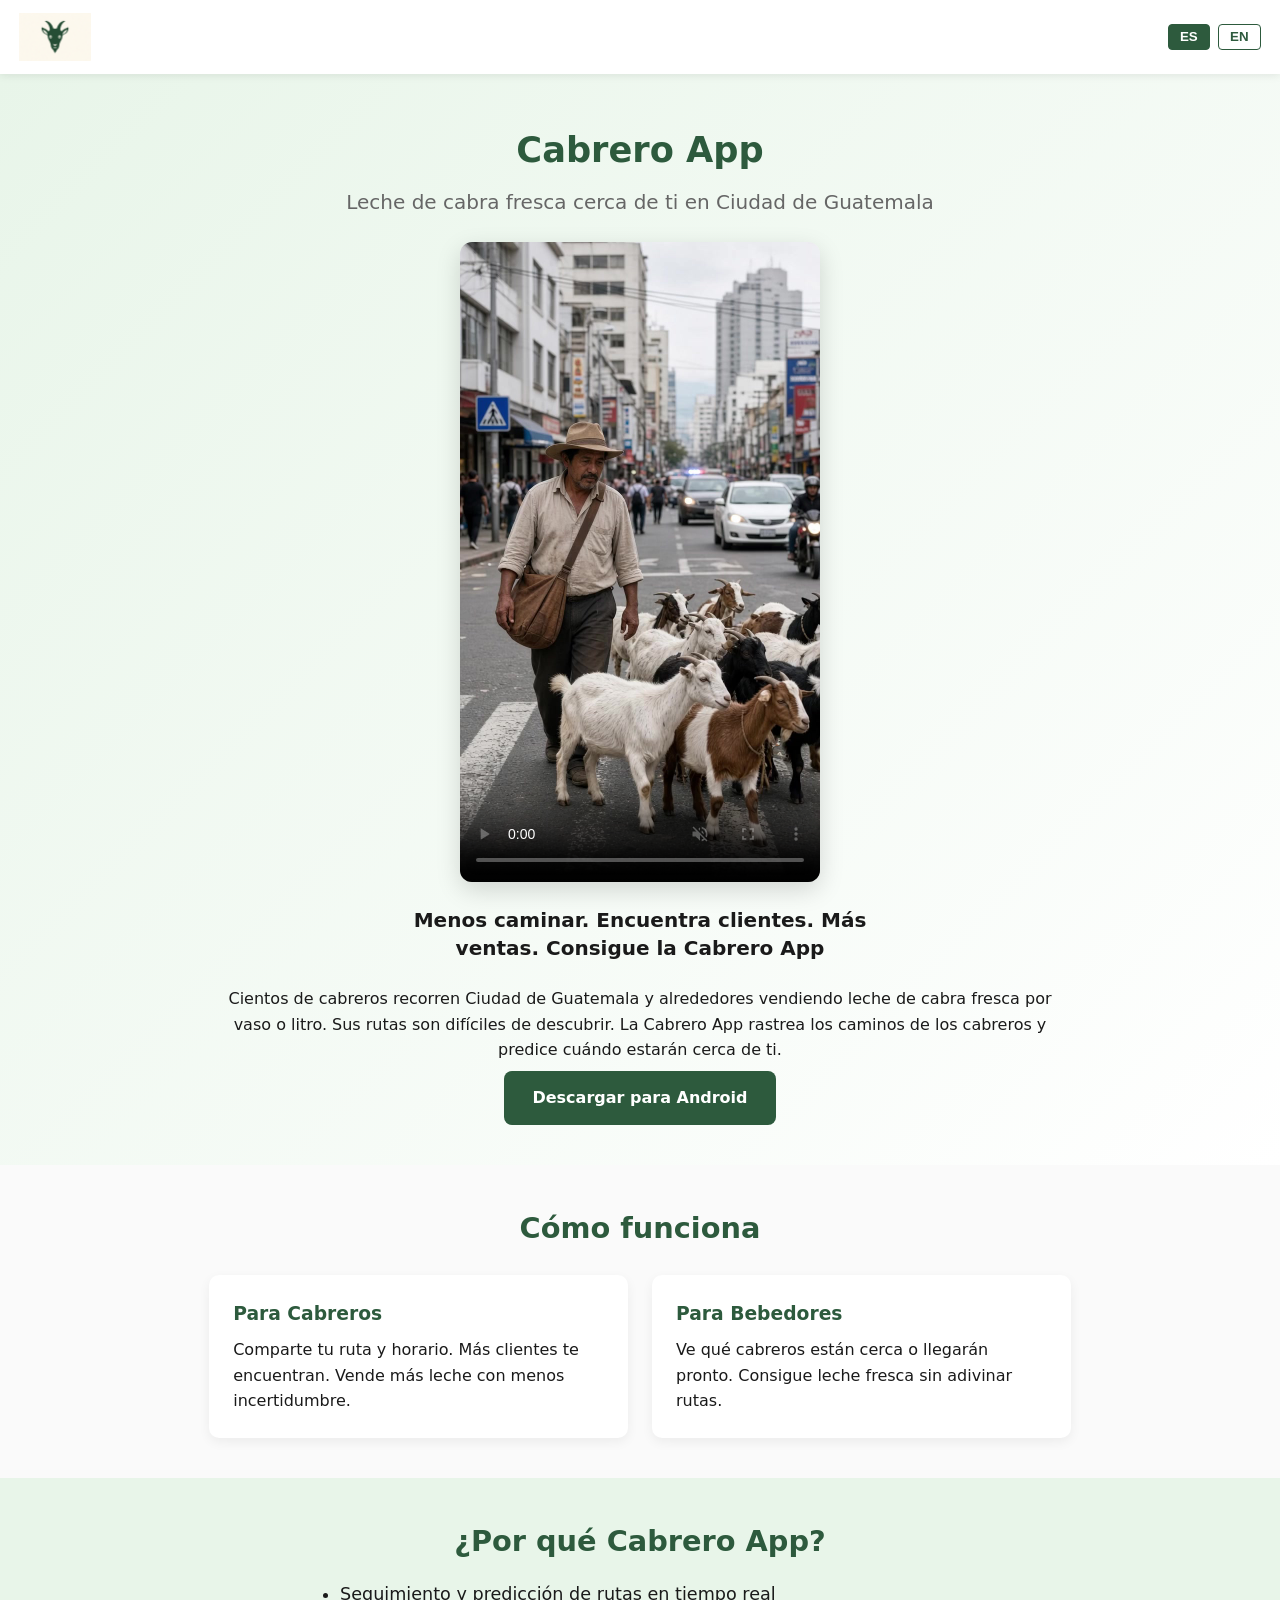
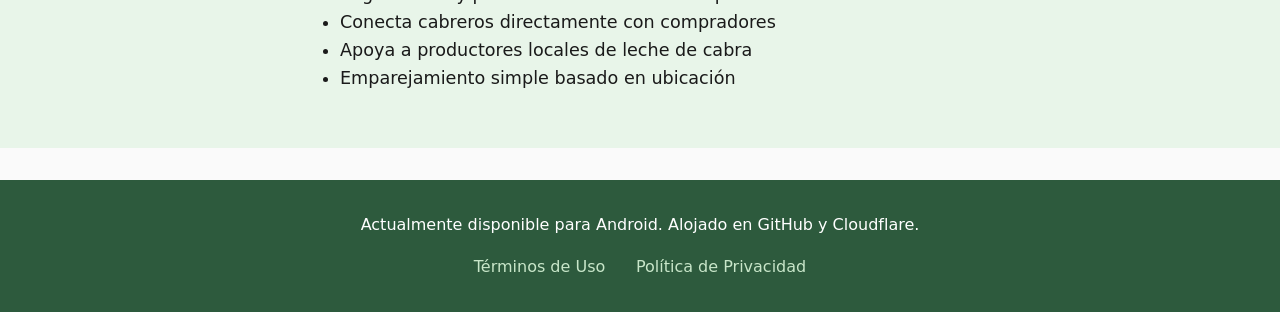
==== index.html @ ab3c39f4 "Fix translations again" ====
<!DOCTYPE html>
<html lang="es">
<head>
  <meta charset="UTF-8">
  <meta name="viewport" content="width=device-width, initial-scale=1.0">
  <title>Cabrero App – Leche de cabra fresca cerca de ti</title>
  <meta name="description" content="Conecta cabreros de leche de cabra con compradores en Ciudad de Guatemala. Rastrea rutas y predice cuándo un cabrero estará cerca.">
  <link rel="stylesheet" href="styles.css">
  <style>
    .hero-video {
      width: 100%;
      max-width: 360px;
      height: auto;
      aspect-ratio: 9 / 16;
      object-fit: cover;
      border-radius: 12px;
      margin: 1.5rem auto;
      display: block;
      box-shadow: 0 8px 24px rgba(0,0,0,0.15);
    }
    .hero-pitch {
      font-size: 1.25rem;
      font-weight: 600;
      text-align: center;
      margin: 1rem auto 1.5rem;
      max-width: 500px;
      line-height: 1.4;
    }
  </style>
</head>
<body>
  <header>
    <div class="header-inner">
      <img src="imagine_images/d5Y8Q.jpg" alt="Cabrero App" class="logo">
      <div class="lang-switch">
        <button data-lang="es" class="active">ES</button>
        <button data-lang="en">EN</button>
      </div>
    </div>
  </header>

  <section class="hero">
    <div class="container">
      <h1 data-i18n="title">Cabrero App</h1>
      <p class="subtitle" data-i18n="subtitle">Leche de cabra fresca cerca de ti en Ciudad de Guatemala</p>
      <video class="hero-video" autoplay muted loop playsinline controls poster="imagine_images/hero-poster.jpg" aria-label="Cabrero App pitch video">
        <source src="imagine_images/1kJhe.mp4" type="video/mp4">
        Tu navegador no soporta video.
      </video>
      <p class="hero-pitch" data-i18n="heroPitch">Menos caminar. Encuentra clientes. Más ventas. Consigue la Cabrero App</p>
      <p data-i18n="heroText">Cientos de cabreros recorren Ciudad de Guatemala y alrededores vendiendo leche de cabra fresca por vaso o litro. Sus rutas son difíciles de descubrir. La Cabrero App rastrea los caminos de los cabreros y predice cuándo estarán cerca de ti.</p>
      <a href="https://cabrero.cabrero.app" class="cta" data-i18n="ctaDownload" target="_blank" rel="noopener">Descargar para Android</a>
      <!-- Update the download link above to your actual APK or Cloudflare/GitHub release URL -->
    </div>
  </section>

  <section>
    <div class="container">
      <h2 data-i18n="howTitle">Cómo funciona</h2>
      <div class="cards">
        <div class="card">
          <h3 data-i18n="forCabreros">Para Cabreros</h3>
          <p data-i18n="forCabrerosText">Comparte tu ruta y horario. Más clientes te encuentran. Vende más leche con menos incertidumbre.</p>
        </div>
        <div class="card">
          <h3 data-i18n="forDrinkers">Para Bebedores</h3>
          <p data-i18n="forDrinkersText">Ve qué cabreros están cerca o llegarán pronto. Consigue leche fresca sin adivinar rutas.</p>
        </div>
      </div>
    </div>
  </section>

  <section style="background: var(--accent);">
    <div class="container">
      <h2 data-i18n="benefitsTitle">¿Por qué Cabrero App?</h2>
      <ul id="benefits-list" style="max-width: 600px; margin: 1rem auto; font-size: 1.1rem;">
        <li data-i18n="benefit1">Seguimiento y predicción de rutas en tiempo real</li>
        <li data-i18n="benefit2">Conecta cabreros directamente con compradores</li>
        <li data-i18n="benefit3">Apoya a productores locales de leche de cabra</li>
        <li data-i18n="benefit4">Emparejamiento simple basado en ubicación</li>
      </ul>
    </div>
  </section>

  <footer>
    <div class="container">
      <p data-i18n="footerNote">Actualmente disponible para Android. Alojado en GitHub y Cloudflare.</p>
      <p style="margin-top: 1rem;">
        <a href="terms.html" data-i18n="termsLink">Términos de Uso</a>
        <a href="privacy.html" data-i18n="privacyLink">Política de Privacidad</a>
      </p>
    </div>
  </footer>

  <script src="script.js?v=20261127b"></script>
</body>
</html>
---- styles.css ----
/* Cabrero App - Simple responsive styles */
:root {
  --primary: #2d5a3d;
  --primary-light: #4a7c59;
  --accent: #e8f5e9;
  --text: #1a1a1a;
  --bg: #fafafa;
  --white: #ffffff;
  --gray: #666;
}

* { box-sizing: border-box; margin: 0; padding: 0; }
body {
  font-family: system-ui, -apple-system, Segoe UI, Roboto, sans-serif;
  line-height: 1.6;
  color: var(--text);
  background: var(--bg);
}
.container { max-width: 900px; margin: 0 auto; padding: 0 1.2rem; }
header {
  background: var(--white);
  box-shadow: 0 2px 8px rgba(0,0,0,0.08);
  position: sticky; top: 0; z-index: 100;
}
.header-inner {
  display: flex; align-items: center; justify-content: space-between;
  padding: 0.8rem 1.2rem;
}
.logo { height: 48px; width: auto; }
.lang-switch { display: flex; gap: 0.5rem; }
.lang-switch button {
  background: transparent; border: 1px solid var(--primary);
  color: var(--primary); padding: 0.3rem 0.7rem; border-radius: 4px;
  cursor: pointer; font-weight: 600;
}
.lang-switch button.active { background: var(--primary); color: white; }
.hero {
  background: linear-gradient(135deg, var(--accent) 0%, #fff 100%);
  padding: 3rem 0 2rem;
  text-align: center;
}
.hero img.hero-img {
  max-width: 100%; height: auto; border-radius: 12px;
  box-shadow: 0 8px 24px rgba(0,0,0,0.12); margin: 1.5rem 0;
}
h1 { font-size: 2.2rem; color: var(--primary); margin-bottom: 0.5rem; }
.subtitle { font-size: 1.25rem; color: var(--gray); margin-bottom: 1rem; }
.cta {
  display: inline-block; background: var(--primary); color: white;
  padding: 0.9rem 1.8rem; border-radius: 8px; text-decoration: none;
  font-weight: 600; margin: 0.5rem; transition: background 0.2s;
}
.cta:hover { background: var(--primary-light); }
section { padding: 2.5rem 0; }
h2 { font-size: 1.8rem; color: var(--primary); margin-bottom: 1rem; text-align: center; }
.cards { display: grid; grid-template-columns: 1fr; gap: 1.5rem; margin-top: 1.5rem; }
@media (min-width: 640px) { .cards { grid-template-columns: 1fr 1fr; } }
.card {
  background: white; padding: 1.5rem; border-radius: 10px;
  box-shadow: 0 4px 12px rgba(0,0,0,0.06);
}
.card h3 { color: var(--primary); margin-bottom: 0.5rem; }
footer {
  background: var(--primary); color: white; text-align: center;
  padding: 2rem 1rem; margin-top: 2rem;
}
footer a { color: #c8e6c9; text-decoration: none; margin: 0 0.8rem; }
footer a:hover { text-decoration: underline; }
.legal { max-width: 800px; margin: 2rem auto; padding: 0 1.2rem; }
.legal h1 { font-size: 1.8rem; }
.legal h2 { font-size: 1.3rem; text-align: left; margin: 1.5rem 0 0.5rem; }
.legal p, .legal ul { margin-bottom: 1rem; }
.legal ul { padding-left: 1.5rem; }
.note { font-size: 0.9rem; color: var(--gray); margin-top: 2rem; }
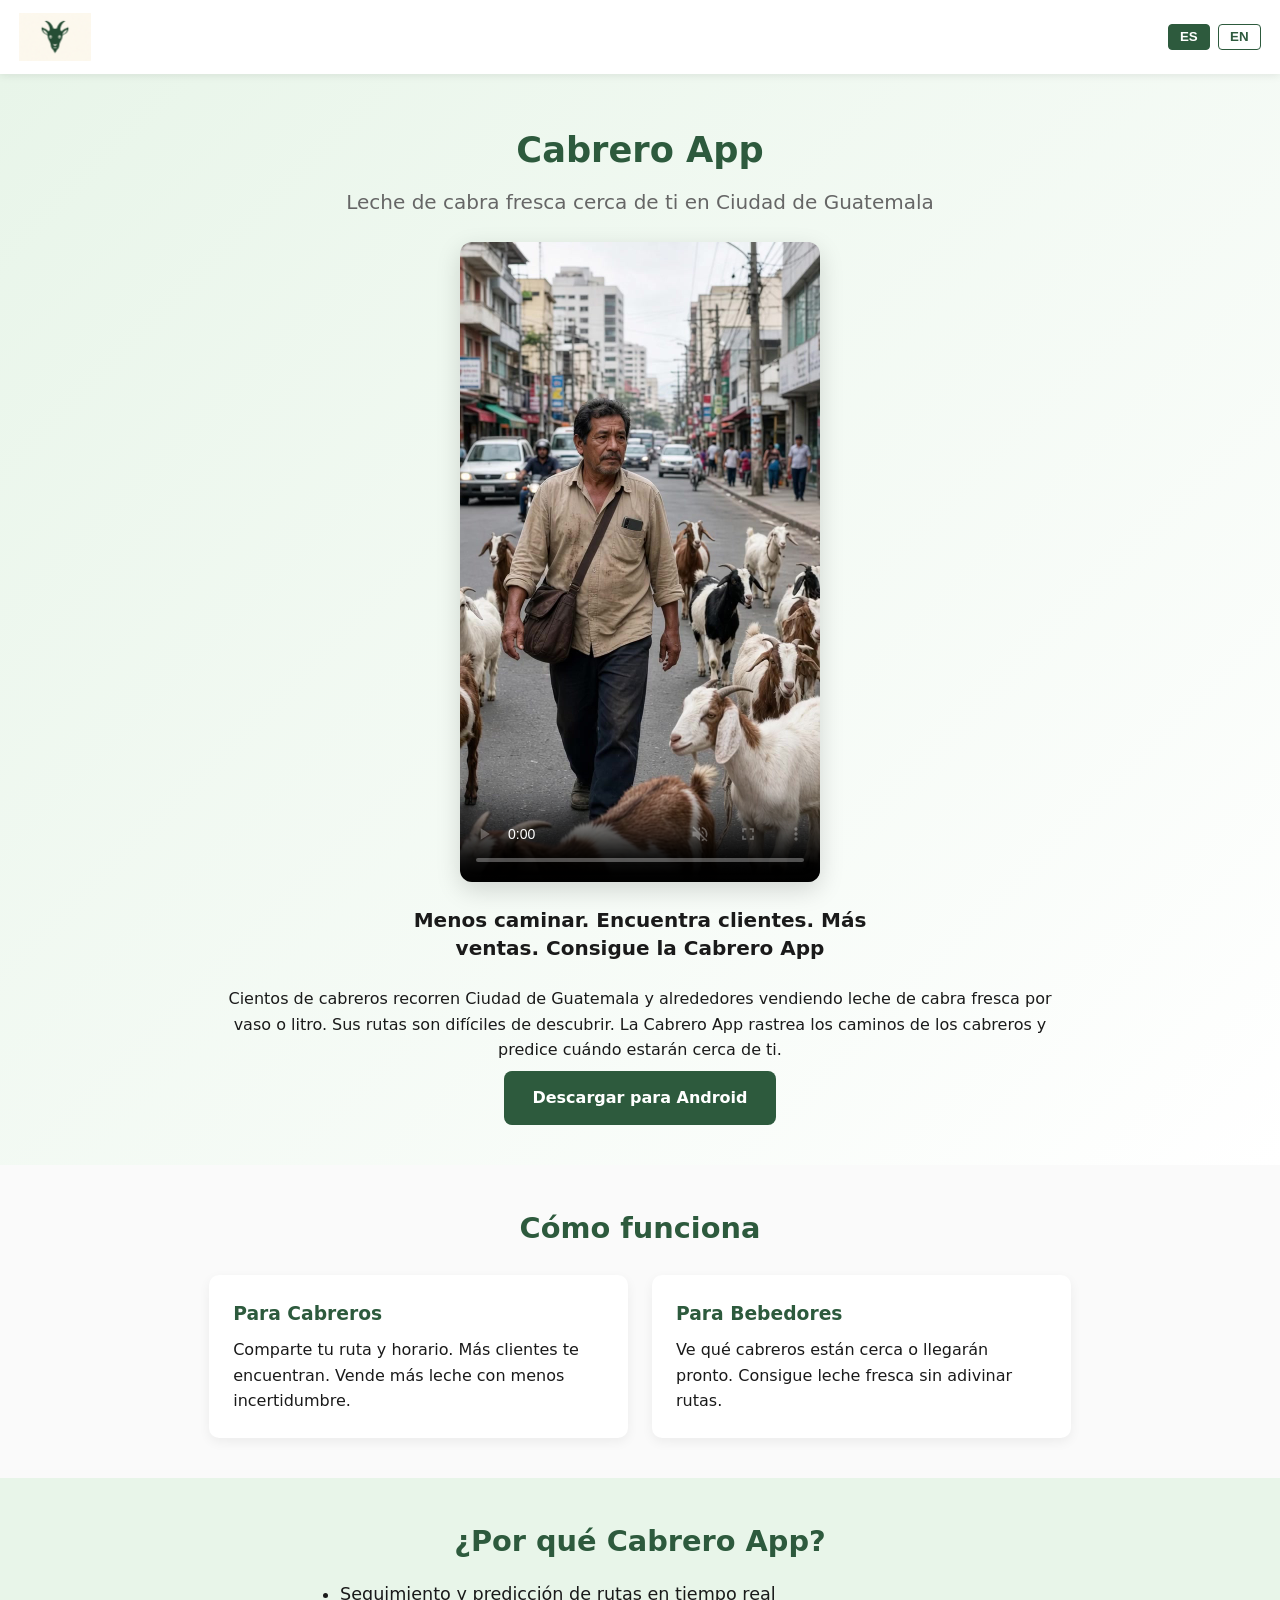
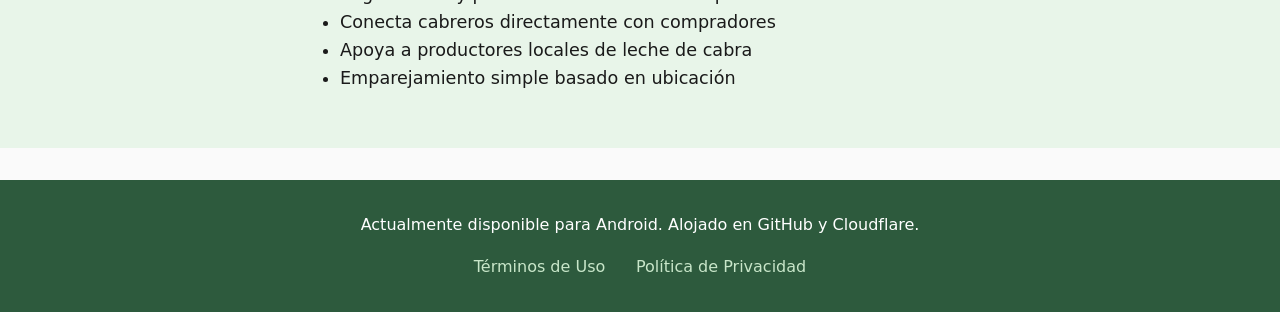
==== commit b83307ec: "Replace hero video" ====
--- a/index.html
+++ b/index.html
@@ -43,8 +43,8 @@
     <div class="container">
       <h1 data-i18n="title">Cabrero App</h1>
       <p class="subtitle" data-i18n="subtitle">Leche de cabra fresca cerca de ti en Ciudad de Guatemala</p>
-      <video class="hero-video" autoplay muted loop playsinline controls poster="imagine_images/hero-poster.jpg" aria-label="Cabrero App pitch video">
-        <source src="imagine_images/1kJhe.mp4" type="video/mp4">
+      <video class="hero-video" autoplay muted loop playsinline controls poster="imagine_images/hero.jpg" aria-label="Cabrero App pitch video">
+        <source src="imagine_images/hero.mp4" type="video/mp4">
         Tu navegador no soporta video.
       </video>
       <p class="hero-pitch" data-i18n="heroPitch">Menos caminar. Encuentra clientes. Más ventas. Consigue la Cabrero App</p>
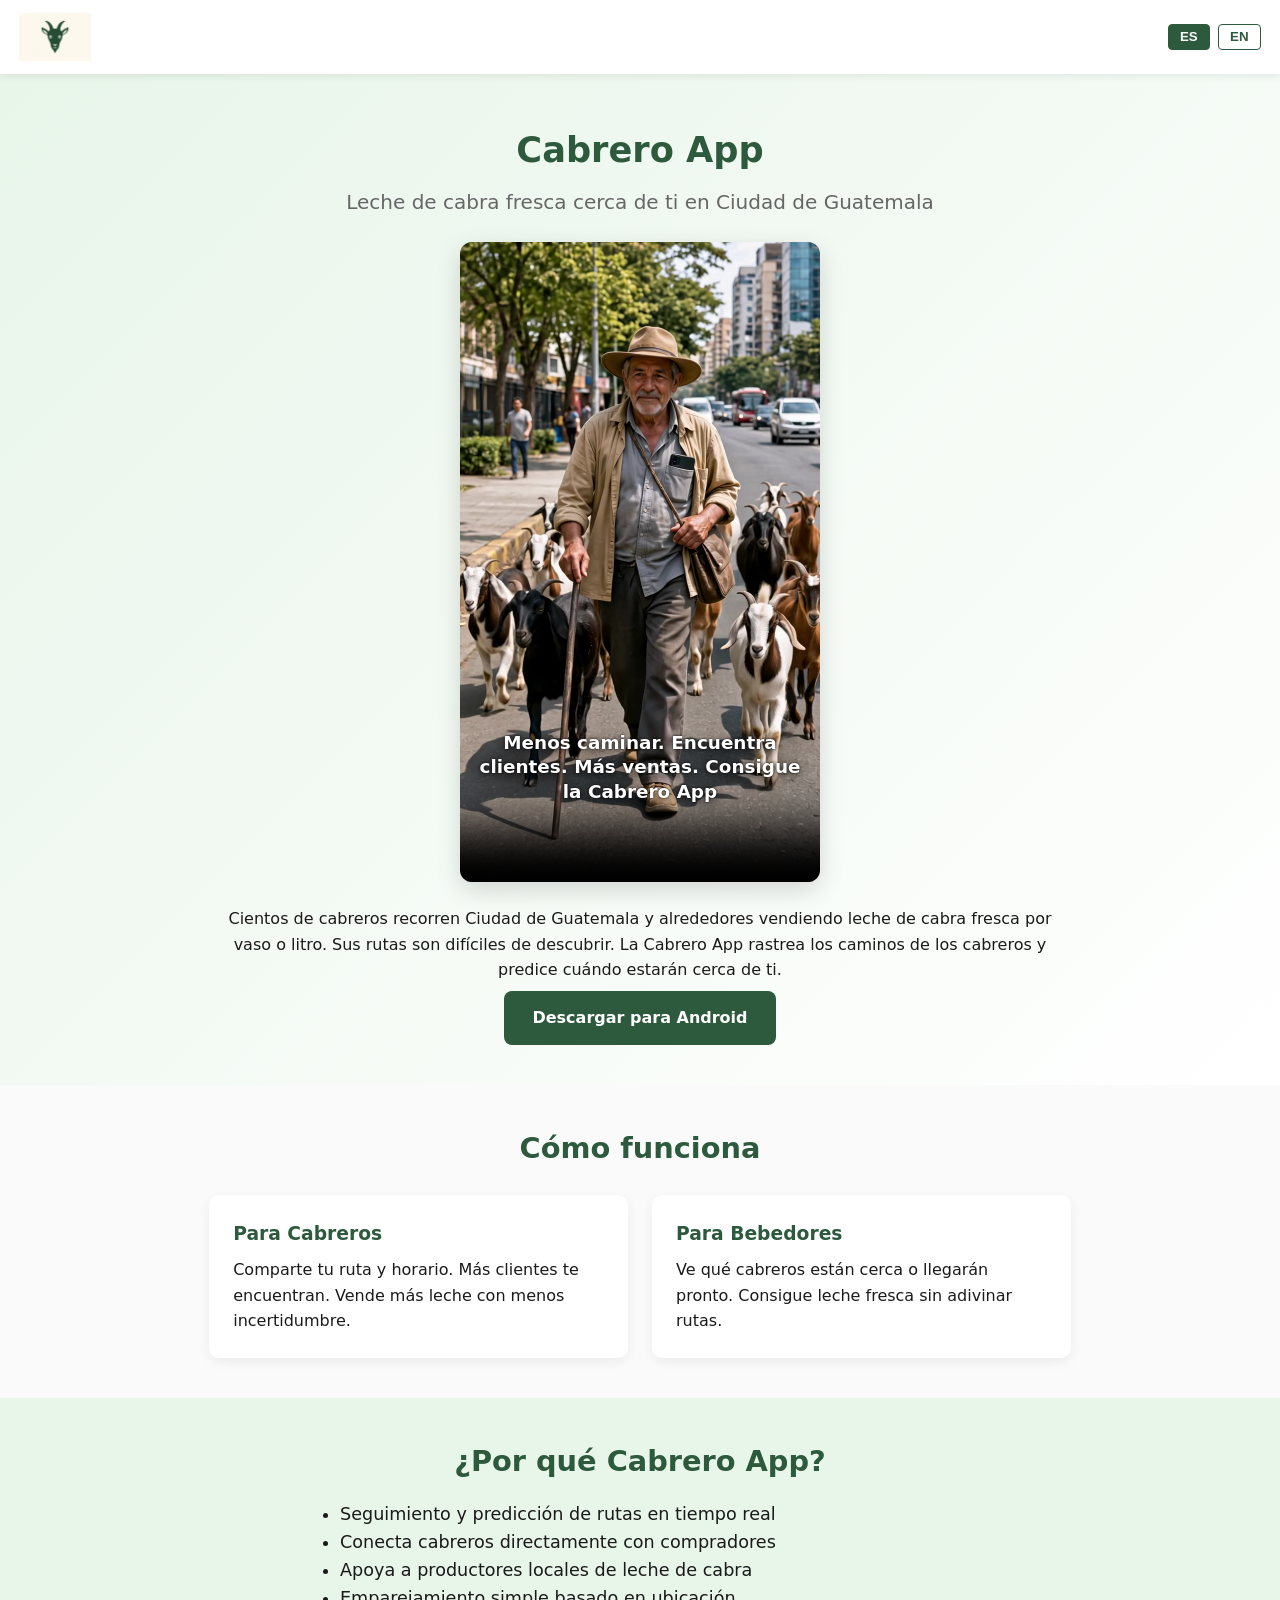
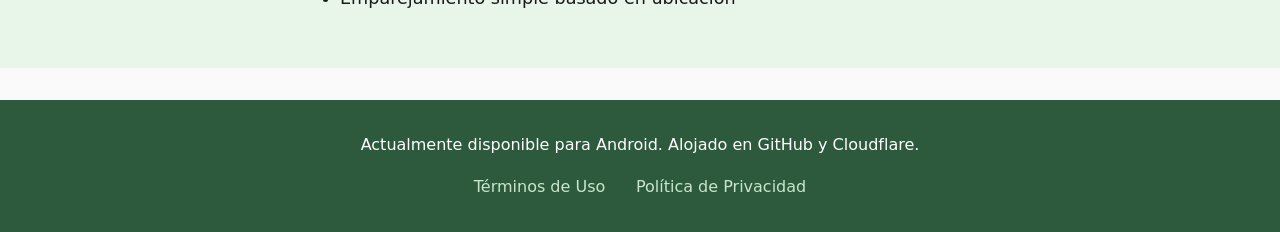
==== commit d81b558c: "Overlay the pitch line on the hero video" ====
--- a/index.html
+++ b/index.html
@@ -7,16 +7,34 @@
   <meta name="description" content="Conecta cabreros de leche de cabra con compradores en Ciudad de Guatemala. Rastrea rutas y predice cuándo un cabrero estará cerca.">
   <link rel="stylesheet" href="styles.css">
   <style>
+    .hero-video-wrap {
+      position: relative;
+      width: 100%;
+      max-width: 360px;
+      margin: 1.5rem auto;
+    }
     .hero-video {
       width: 100%;
-      max-width: 360px;
       height: auto;
       aspect-ratio: 9 / 16;
       object-fit: cover;
       border-radius: 12px;
-      margin: 1.5rem auto;
       display: block;
       box-shadow: 0 8px 24px rgba(0,0,0,0.15);
+    }
+    .hero-pitch-overlay {
+      position: absolute;
+      left: 0;
+      right: 0;
+      bottom: 12%;
+      text-align: center;
+      color: #fff;
+      font-size: 1.15rem;
+      font-weight: 700;
+      line-height: 1.35;
+      text-shadow: 0 2px 8px rgba(0,0,0,0.85), 0 0 2px rgba(0,0,0,0.9);
+      padding: 0 1rem;
+      pointer-events: none;
     }
     .hero-pitch {
       font-size: 1.25rem;
@@ -43,11 +61,13 @@
     <div class="container">
       <h1 data-i18n="title">Cabrero App</h1>
       <p class="subtitle" data-i18n="subtitle">Leche de cabra fresca cerca de ti en Ciudad de Guatemala</p>
-      <video class="hero-video" autoplay muted loop playsinline controls poster="imagine_images/hero.jpg" aria-label="Cabrero App pitch video">
-        <source src="imagine_images/hero.mp4" type="video/mp4">
-        Tu navegador no soporta video.
-      </video>
-      <p class="hero-pitch" data-i18n="heroPitch">Menos caminar. Encuentra clientes. Más ventas. Consigue la Cabrero App</p>
+      <div class="hero-video-wrap">
+        <video class="hero-video" autoplay muted loop playsinline controls poster="imagine_images/hero.jpg" aria-label="Cabrero App pitch video">
+          <source src="imagine_images/hero.mp4" type="video/mp4">
+          Tu navegador no soporta video.
+        </video>
+        <div class="hero-pitch-overlay" data-i18n="heroPitch">Menos caminar. Más clientes. Más ventas. Consigue la Cabrero App.</div>
+      </div>
       <p data-i18n="heroText">Cientos de cabreros recorren Ciudad de Guatemala y alrededores vendiendo leche de cabra fresca por vaso o litro. Sus rutas son difíciles de descubrir. La Cabrero App rastrea los caminos de los cabreros y predice cuándo estarán cerca de ti.</p>
       <a href="https://cabrero.cabrero.app" class="cta" data-i18n="ctaDownload" target="_blank" rel="noopener">Descargar para Android</a>
       <!-- Update the download link above to your actual APK or Cloudflare/GitHub release URL -->
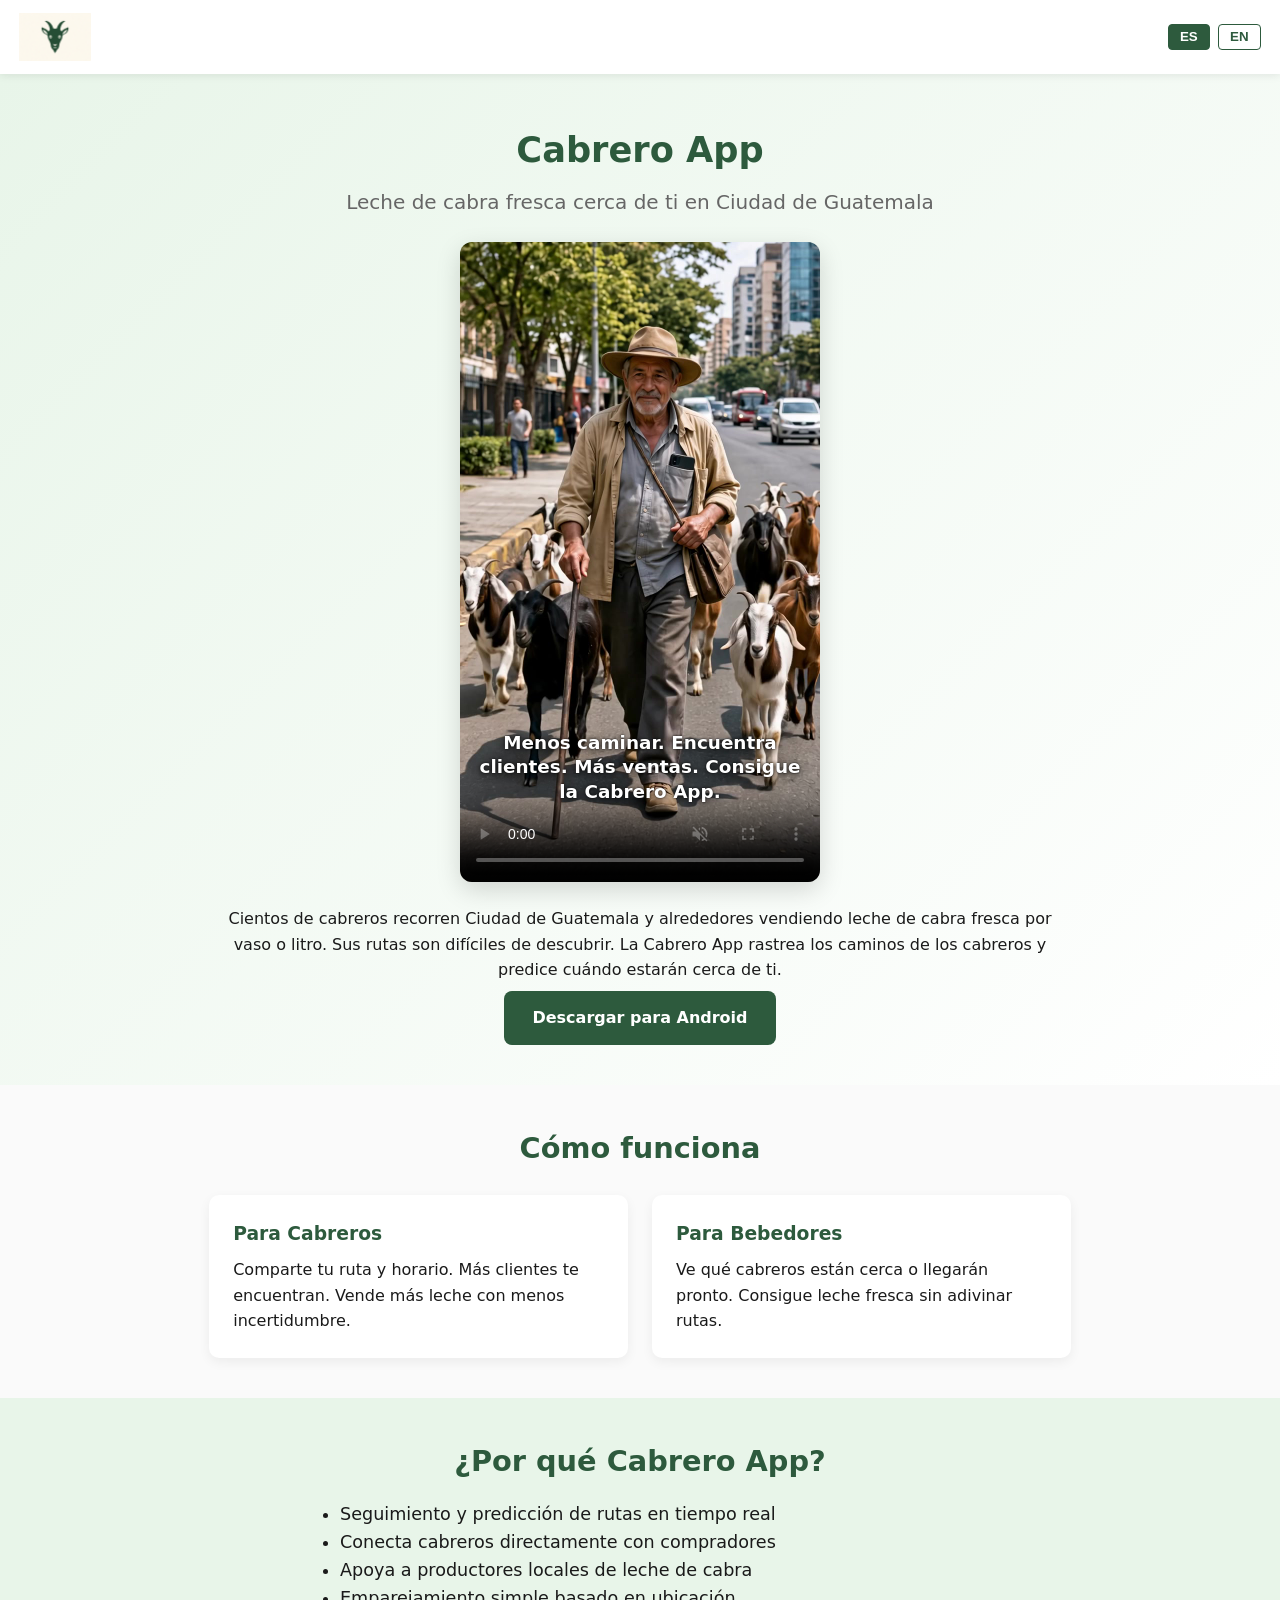
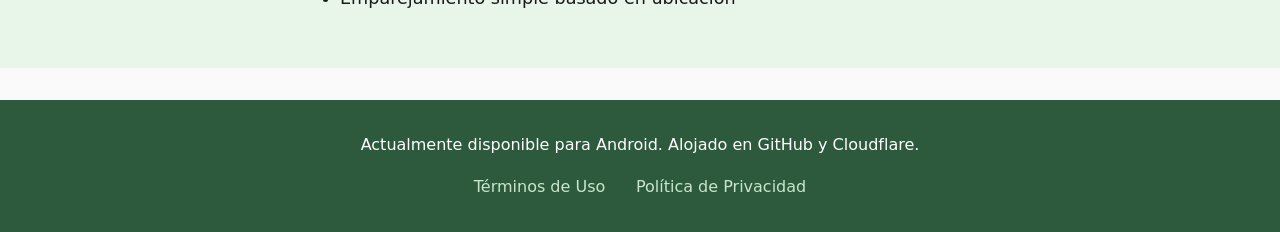
==== commit ac0cc693: "Fix some Spanish language issues" ====
--- a/index.html
+++ b/index.html
@@ -79,7 +79,7 @@
       <h2 data-i18n="howTitle">Cómo funciona</h2>
       <div class="cards">
         <div class="card">
-          <h3 data-i18n="forCabreros">Para Cabreros</h3>
+          <h3 data-i18n="forCabreros">Para cabreros</h3>
           <p data-i18n="forCabrerosText">Comparte tu ruta y horario. Más clientes te encuentran. Vende más leche con menos incertidumbre.</p>
         </div>
         <div class="card">
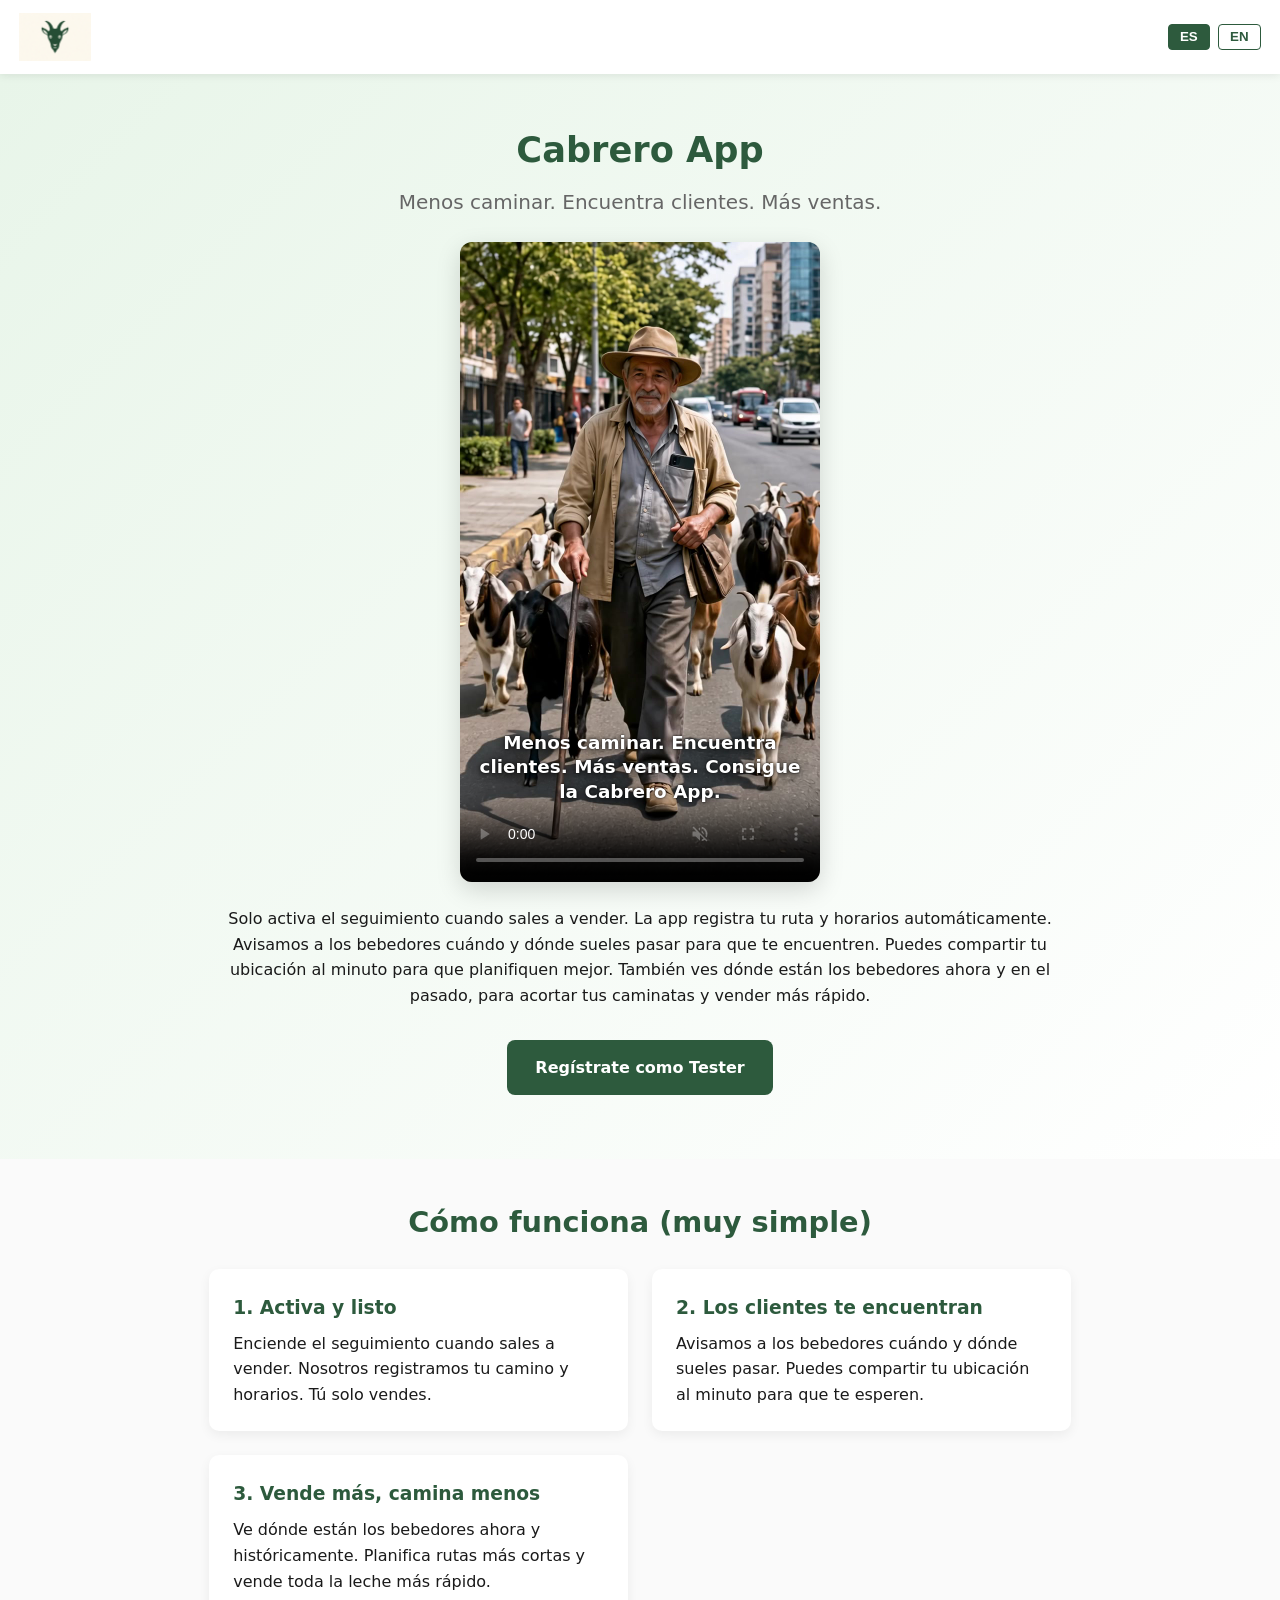
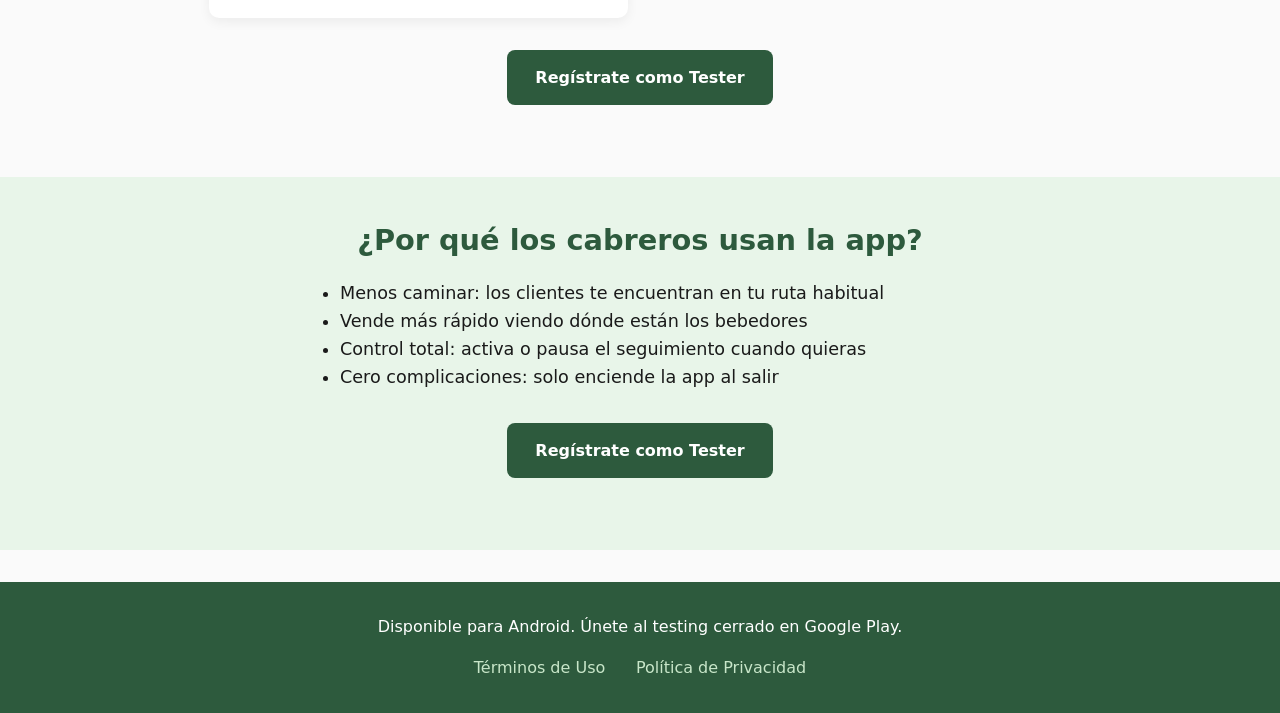
==== commit 8b3172ff: "Update copy" ====
--- a/index.html
+++ b/index.html
@@ -3,8 +3,8 @@
 <head>
   <meta charset="UTF-8">
   <meta name="viewport" content="width=device-width, initial-scale=1.0">
-  <title>Cabrero App – Leche de cabra fresca cerca de ti</title>
-  <meta name="description" content="Conecta cabreros de leche de cabra con compradores en Ciudad de Guatemala. Rastrea rutas y predice cuándo un cabrero estará cerca.">
+  <title>Cabrero App – Menos caminar. Más clientes. Más ventas.</title>
+  <meta name="description" content="App simple para cabreros en Ciudad de Guatemala. Activa el seguimiento cuando sales a vender. Nosotros registramos tu ruta y avisamos a los bebedores. Vende más con menos esfuerzo.">
   <link rel="stylesheet" href="styles.css">
   <style>
     .hero-video-wrap {
@@ -44,6 +44,10 @@
       max-width: 500px;
       line-height: 1.4;
     }
+    .cta-row {
+      text-align: center;
+      margin: 1.5rem 0;
+    }
   </style>
 </head>
 <body>
@@ -60,51 +64,63 @@
   <section class="hero">
     <div class="container">
       <h1 data-i18n="title">Cabrero App</h1>
-      <p class="subtitle" data-i18n="subtitle">Leche de cabra fresca cerca de ti en Ciudad de Guatemala</p>
+      <p class="subtitle" data-i18n="subtitle">Menos caminar. Encuentra clientes. Más ventas.</p>
       <div class="hero-video-wrap">
         <video class="hero-video" autoplay muted loop playsinline controls poster="imagine_images/hero.jpg" aria-label="Cabrero App pitch video">
           <source src="imagine_images/hero.mp4" type="video/mp4">
           Tu navegador no soporta video.
         </video>
-        <div class="hero-pitch-overlay" data-i18n="heroPitch">Menos caminar. Más clientes. Más ventas. Consigue la Cabrero App.</div>
+        <div class="hero-pitch-overlay" data-i18n="heroPitch">Menos caminar. Encuentra clientes. Más ventas. Consigue la Cabrero App.</div>
       </div>
-      <p data-i18n="heroText">Cientos de cabreros recorren Ciudad de Guatemala y alrededores vendiendo leche de cabra fresca por vaso o litro. Sus rutas son difíciles de descubrir. La Cabrero App rastrea los caminos de los cabreros y predice cuándo estarán cerca de ti.</p>
-      <a href="https://cabrero.cabrero.app" class="cta" data-i18n="ctaDownload" target="_blank" rel="noopener">Descargar para Android</a>
-      <!-- Update the download link above to your actual APK or Cloudflare/GitHub release URL -->
+      <p data-i18n="heroText">Solo activa el seguimiento cuando sales a vender. La app registra tu ruta y horarios automáticamente. Avisamos a los bebedores cuándo y dónde sueles pasar para que te encuentren. Puedes compartir tu ubicación al minuto para que planifiquen mejor. También ves dónde están los bebedores ahora y en el pasado, para acortar tus caminatas y vender más rápido.</p>
+      <div class="cta-row">
+        <a href="https://cabrero.cabrero.app" class="cta" data-i18n="ctaDownload" target="_blank" rel="noopener">Regístrate como Tester</a>
+      </div>
+      <!-- Update the link above (and the others) to your Google Play closed testing URL or WhatsApp registration link -->
     </div>
   </section>
 
   <section>
     <div class="container">
-      <h2 data-i18n="howTitle">Cómo funciona</h2>
+      <h2 data-i18n="howTitle">Cómo funciona (muy simple)</h2>
       <div class="cards">
         <div class="card">
-          <h3 data-i18n="forCabreros">Para cabreros</h3>
-          <p data-i18n="forCabrerosText">Comparte tu ruta y horario. Más clientes te encuentran. Vende más leche con menos incertidumbre.</p>
+          <h3 data-i18n="step1">1. Activa y listo</h3>
+          <p data-i18n="step1Text">Enciende el seguimiento cuando sales a vender. Nosotros registramos tu camino y horarios. Tú solo vendes.</p>
         </div>
         <div class="card">
-          <h3 data-i18n="forDrinkers">Para Bebedores</h3>
-          <p data-i18n="forDrinkersText">Ve qué cabreros están cerca o llegarán pronto. Consigue leche fresca sin adivinar rutas.</p>
+          <h3 data-i18n="step2">2. Los clientes te encuentran</h3>
+          <p data-i18n="step2Text">Avisamos a los bebedores cuándo y dónde sueles pasar. Puedes compartir tu ubicación al minuto para que te esperen.</p>
         </div>
+        <div class="card">
+          <h3 data-i18n="step3">3. Vende más, camina menos</h3>
+          <p data-i18n="step3Text">Ve dónde están los bebedores ahora y históricamente. Planifica rutas más cortas y vende toda la leche más rápido.</p>
+        </div>
+      </div>
+      <div class="cta-row">
+        <a href="https://cabrero.cabrero.app" class="cta" data-i18n="ctaDownload" target="_blank" rel="noopener">Regístrate como Tester</a>
       </div>
     </div>
   </section>
 
   <section style="background: var(--accent);">
     <div class="container">
-      <h2 data-i18n="benefitsTitle">¿Por qué Cabrero App?</h2>
+      <h2 data-i18n="benefitsTitle">¿Por qué los cabreros usan la app?</h2>
       <ul id="benefits-list" style="max-width: 600px; margin: 1rem auto; font-size: 1.1rem;">
-        <li data-i18n="benefit1">Seguimiento y predicción de rutas en tiempo real</li>
-        <li data-i18n="benefit2">Conecta cabreros directamente con compradores</li>
-        <li data-i18n="benefit3">Apoya a productores locales de leche de cabra</li>
-        <li data-i18n="benefit4">Emparejamiento simple basado en ubicación</li>
+        <li data-i18n="benefit1">Menos caminar: los clientes te encuentran en tu ruta habitual</li>
+        <li data-i18n="benefit2">Vende más rápido viendo dónde están los bebedores</li>
+        <li data-i18n="benefit3">Control total: activa o pausa el seguimiento cuando quieras</li>
+        <li data-i18n="benefit4">Cero complicaciones: solo enciende la app al salir</li>
       </ul>
+      <div class="cta-row">
+        <a href="https://cabrero.cabrero.app" class="cta" data-i18n="ctaDownload" target="_blank" rel="noopener">Regístrate como Tester</a>
+      </div>
     </div>
   </section>
 
   <footer>
     <div class="container">
-      <p data-i18n="footerNote">Actualmente disponible para Android. Alojado en GitHub y Cloudflare.</p>
+      <p data-i18n="footerNote">Disponible para Android. Únete al testing cerrado en Google Play.</p>
       <p style="margin-top: 1rem;">
         <a href="terms.html" data-i18n="termsLink">Términos de Uso</a>
         <a href="privacy.html" data-i18n="privacyLink">Política de Privacidad</a>
@@ -112,6 +128,6 @@
     </div>
   </footer>
 
-  <script src="script.js?v=20261127b"></script>
+  <script src="script.js?v=20261128a"></script>
 </body>
 </html>
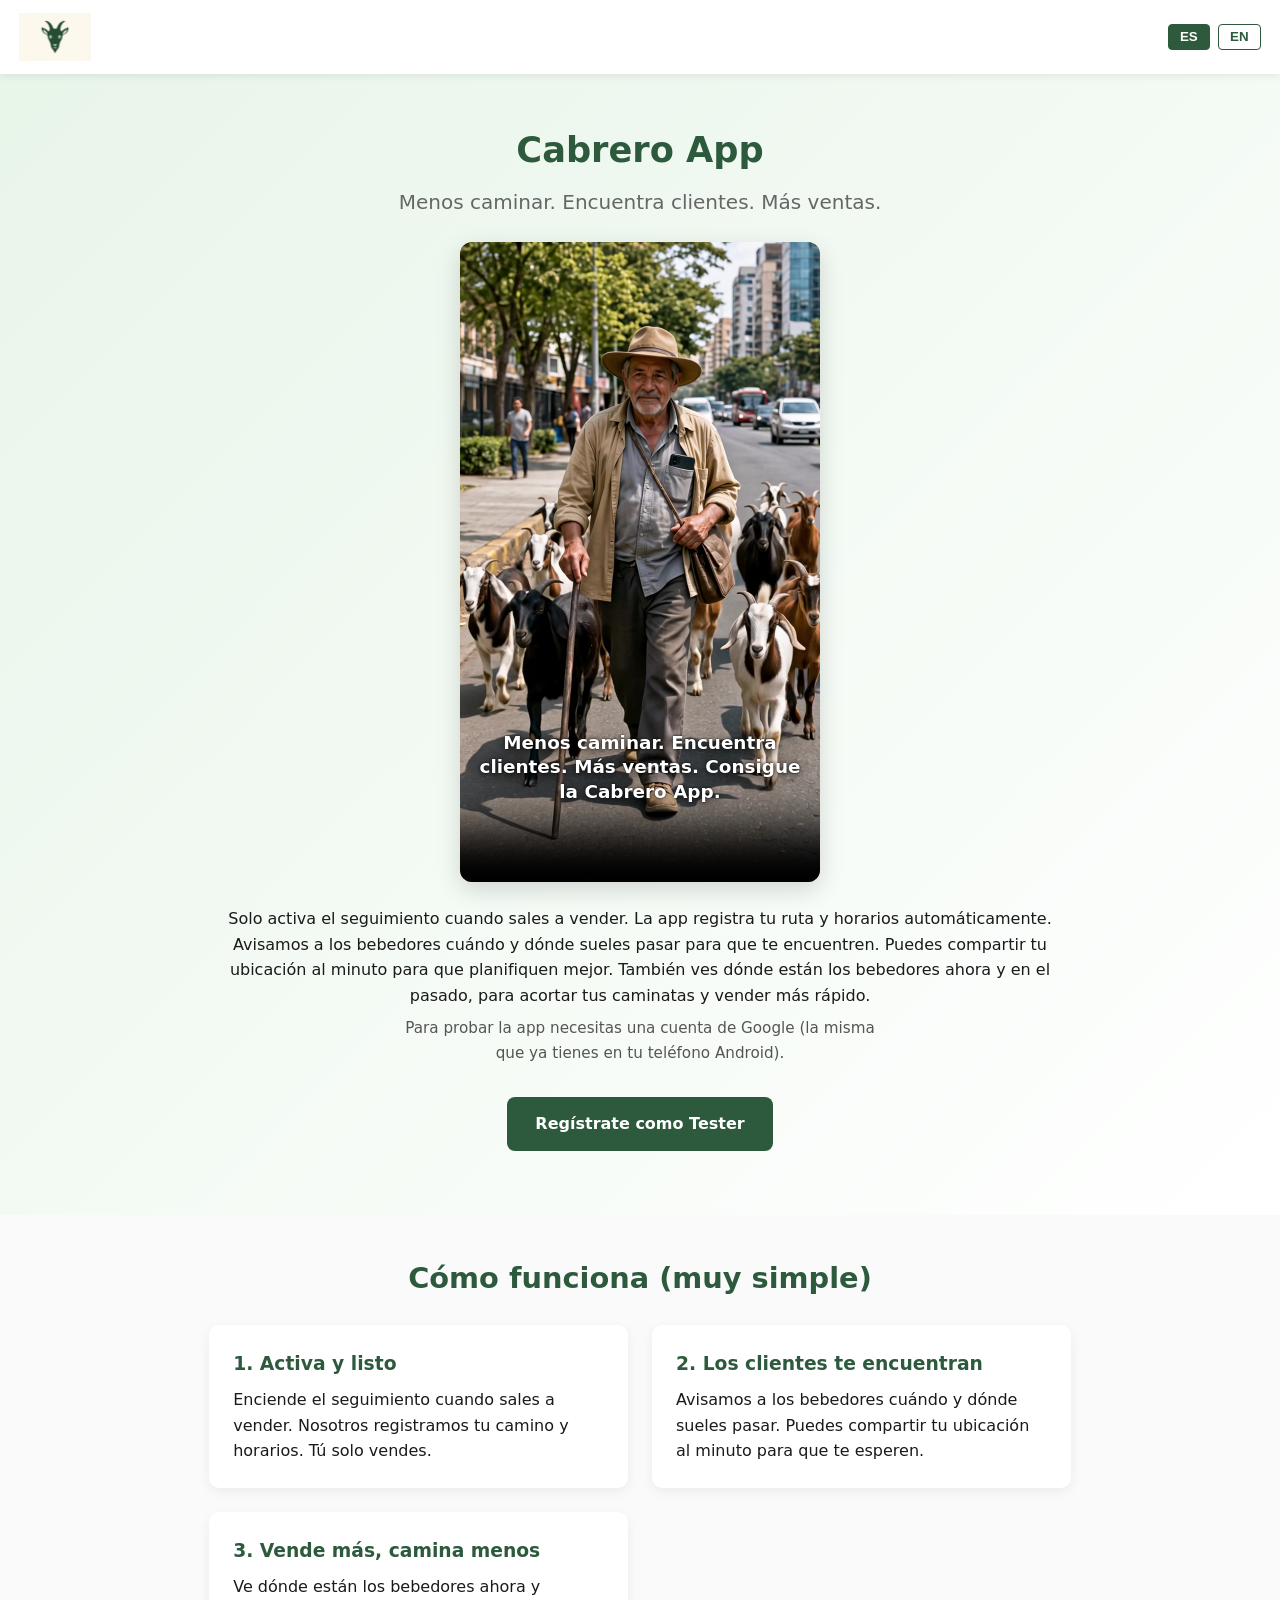
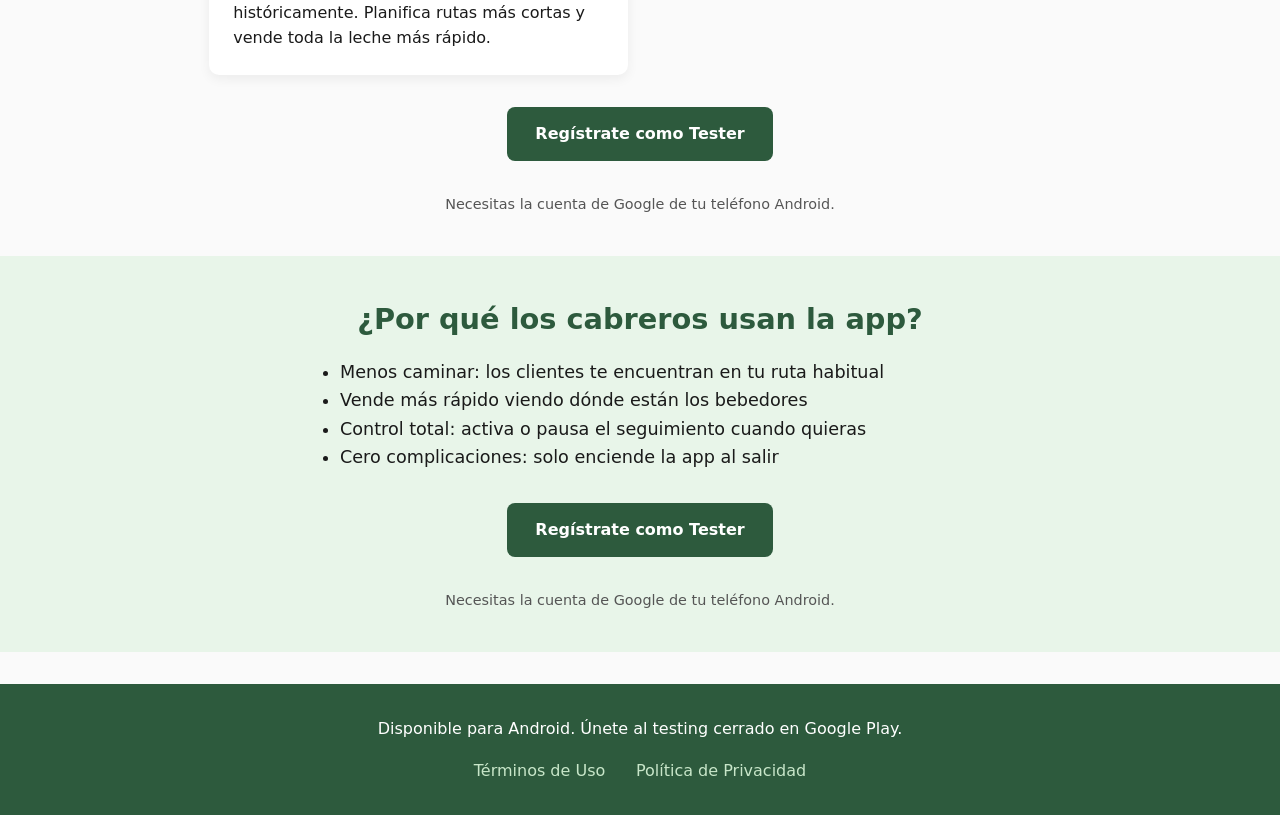
==== commit 217e4968: "Add tester registration" ====
--- a/index.html
+++ b/index.html
@@ -73,10 +73,11 @@
         <div class="hero-pitch-overlay" data-i18n="heroPitch">Menos caminar. Encuentra clientes. Más ventas. Consigue la Cabrero App.</div>
       </div>
       <p data-i18n="heroText">Solo activa el seguimiento cuando sales a vender. La app registra tu ruta y horarios automáticamente. Avisamos a los bebedores cuándo y dónde sueles pasar para que te encuentren. Puedes compartir tu ubicación al minuto para que planifiquen mejor. También ves dónde están los bebedores ahora y en el pasado, para acortar tus caminatas y vender más rápido.</p>
+      <p class="note" data-i18n="googleNote" style="font-size:0.95rem; margin:0.5rem auto 1rem; max-width:480px; text-align:center; color:#555;">Para probar la app necesitas una cuenta de Google (la misma que ya tienes en tu teléfono Android).</p>
       <div class="cta-row">
-        <a href="https://cabrero.cabrero.app" class="cta" data-i18n="ctaDownload" target="_blank" rel="noopener">Regístrate como Tester</a>
+        <a href="tester.html" class="cta" data-i18n="ctaDownload">Regístrate como Tester</a>
       </div>
-      <!-- Update the link above (and the others) to your Google Play closed testing URL or WhatsApp registration link -->
+      <!-- Replace # with your Google Form URL that collects name + Google email + phone -->
     </div>
   </section>
 
@@ -98,8 +99,9 @@
         </div>
       </div>
       <div class="cta-row">
-        <a href="https://cabrero.cabrero.app" class="cta" data-i18n="ctaDownload" target="_blank" rel="noopener">Regístrate como Tester</a>
+        <a href="tester.html" class="cta" data-i18n="ctaDownload">Regístrate como Tester</a>
       </div>
+      <p class="note" data-i18n="googleNote" style="font-size:0.9rem; margin:0.75rem auto 0; max-width:420px; text-align:center; color:#555;">Necesitas la cuenta de Google de tu teléfono Android.</p>
     </div>
   </section>
 
@@ -113,8 +115,9 @@
         <li data-i18n="benefit4">Cero complicaciones: solo enciende la app al salir</li>
       </ul>
       <div class="cta-row">
-        <a href="https://cabrero.cabrero.app" class="cta" data-i18n="ctaDownload" target="_blank" rel="noopener">Regístrate como Tester</a>
+        <a href="tester.html" class="cta" data-i18n="ctaDownload">Regístrate como Tester</a>
       </div>
+      <p class="note" data-i18n="googleNote" style="font-size:0.9rem; margin:0.75rem auto 0; max-width:420px; text-align:center; color:#555;">Necesitas la cuenta de Google de tu teléfono Android.</p>
     </div>
   </section>
 
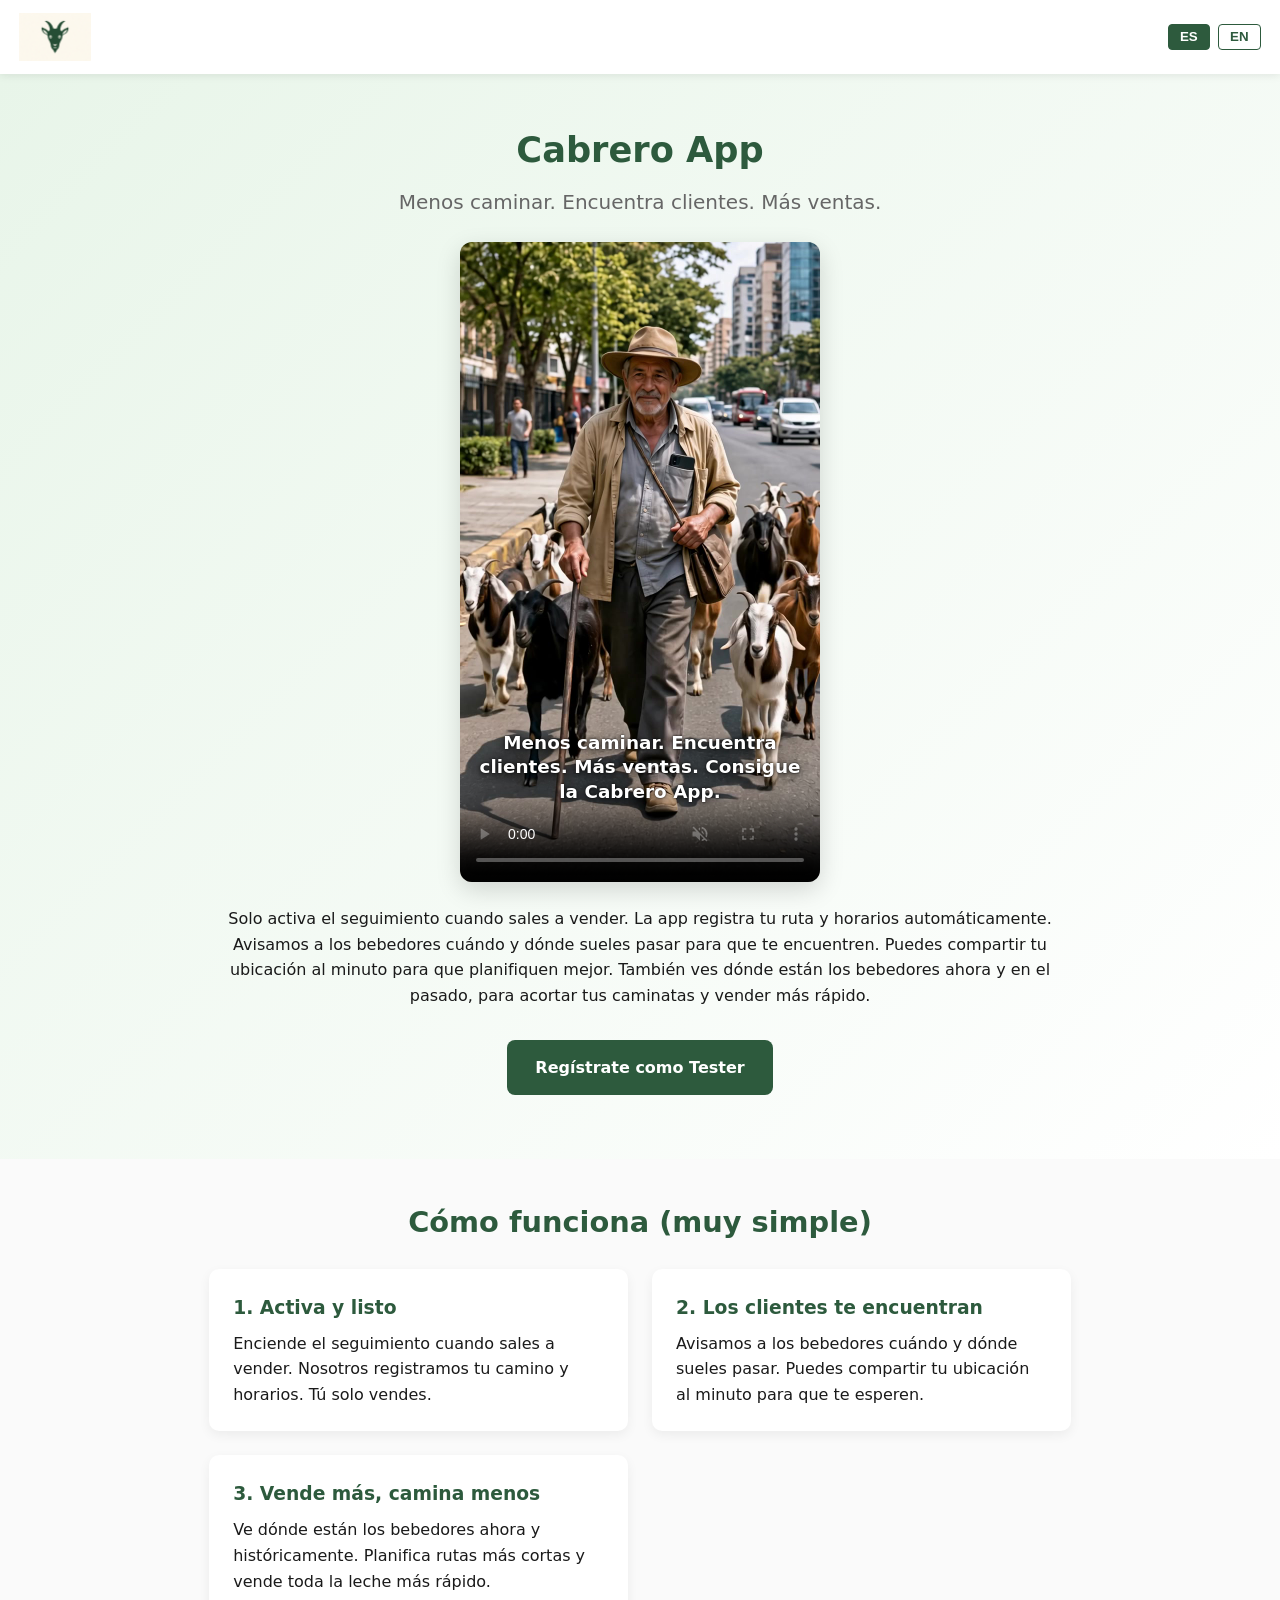
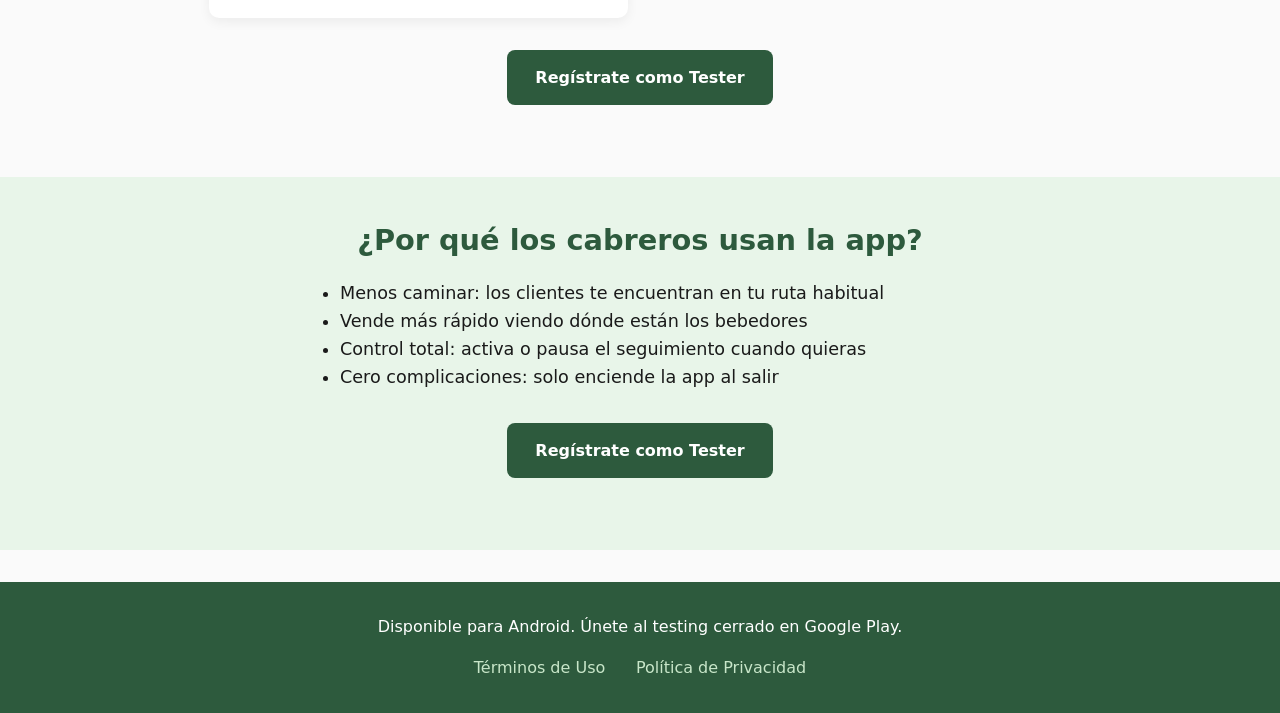
==== commit acdc3f05: "Polishing the workflow" ====
--- a/index.html
+++ b/index.html
@@ -73,9 +73,8 @@
         <div class="hero-pitch-overlay" data-i18n="heroPitch">Menos caminar. Encuentra clientes. Más ventas. Consigue la Cabrero App.</div>
       </div>
       <p data-i18n="heroText">Solo activa el seguimiento cuando sales a vender. La app registra tu ruta y horarios automáticamente. Avisamos a los bebedores cuándo y dónde sueles pasar para que te encuentren. Puedes compartir tu ubicación al minuto para que planifiquen mejor. También ves dónde están los bebedores ahora y en el pasado, para acortar tus caminatas y vender más rápido.</p>
-      <p class="note" data-i18n="googleNote" style="font-size:0.95rem; margin:0.5rem auto 1rem; max-width:480px; text-align:center; color:#555;">Para probar la app necesitas una cuenta de Google (la misma que ya tienes en tu teléfono Android).</p>
       <div class="cta-row">
-        <a href="tester.html" class="cta" data-i18n="ctaDownload">Regístrate como Tester</a>
+        <a href="tester.html" class="cta" data-i18n="ctaDownload" target="_blank" rel="noopener">Regístrate como Tester</a>
       </div>
       <!-- Replace # with your Google Form URL that collects name + Google email + phone -->
     </div>
@@ -99,9 +98,8 @@
         </div>
       </div>
       <div class="cta-row">
-        <a href="tester.html" class="cta" data-i18n="ctaDownload">Regístrate como Tester</a>
+        <a href="tester.html" class="cta" data-i18n="ctaDownload" target="_blank" rel="noopener">Regístrate como Tester</a>
       </div>
-      <p class="note" data-i18n="googleNote" style="font-size:0.9rem; margin:0.75rem auto 0; max-width:420px; text-align:center; color:#555;">Necesitas la cuenta de Google de tu teléfono Android.</p>
     </div>
   </section>
 
@@ -115,9 +113,8 @@
         <li data-i18n="benefit4">Cero complicaciones: solo enciende la app al salir</li>
       </ul>
       <div class="cta-row">
-        <a href="tester.html" class="cta" data-i18n="ctaDownload">Regístrate como Tester</a>
+        <a href="tester.html" class="cta" data-i18n="ctaDownload" target="_blank" rel="noopener">Regístrate como Tester</a>
       </div>
-      <p class="note" data-i18n="googleNote" style="font-size:0.9rem; margin:0.75rem auto 0; max-width:420px; text-align:center; color:#555;">Necesitas la cuenta de Google de tu teléfono Android.</p>
     </div>
   </section>
 
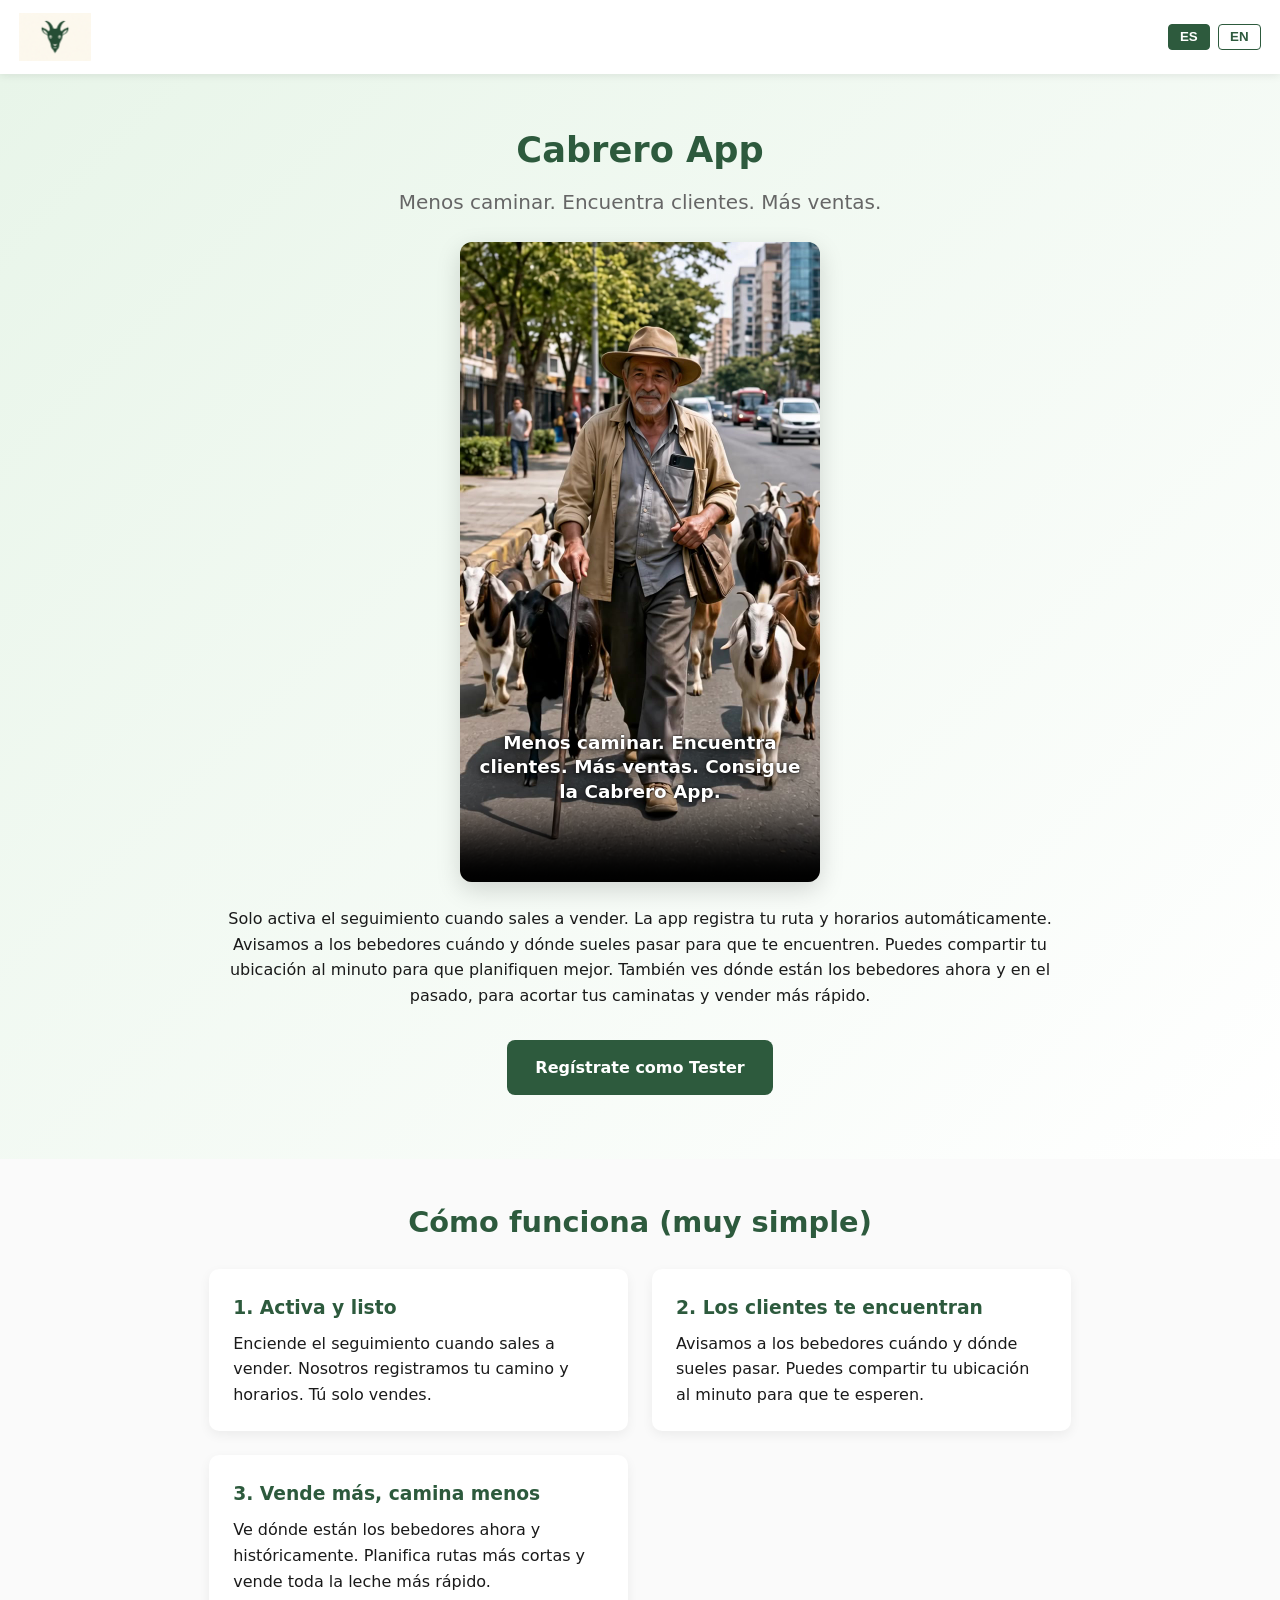
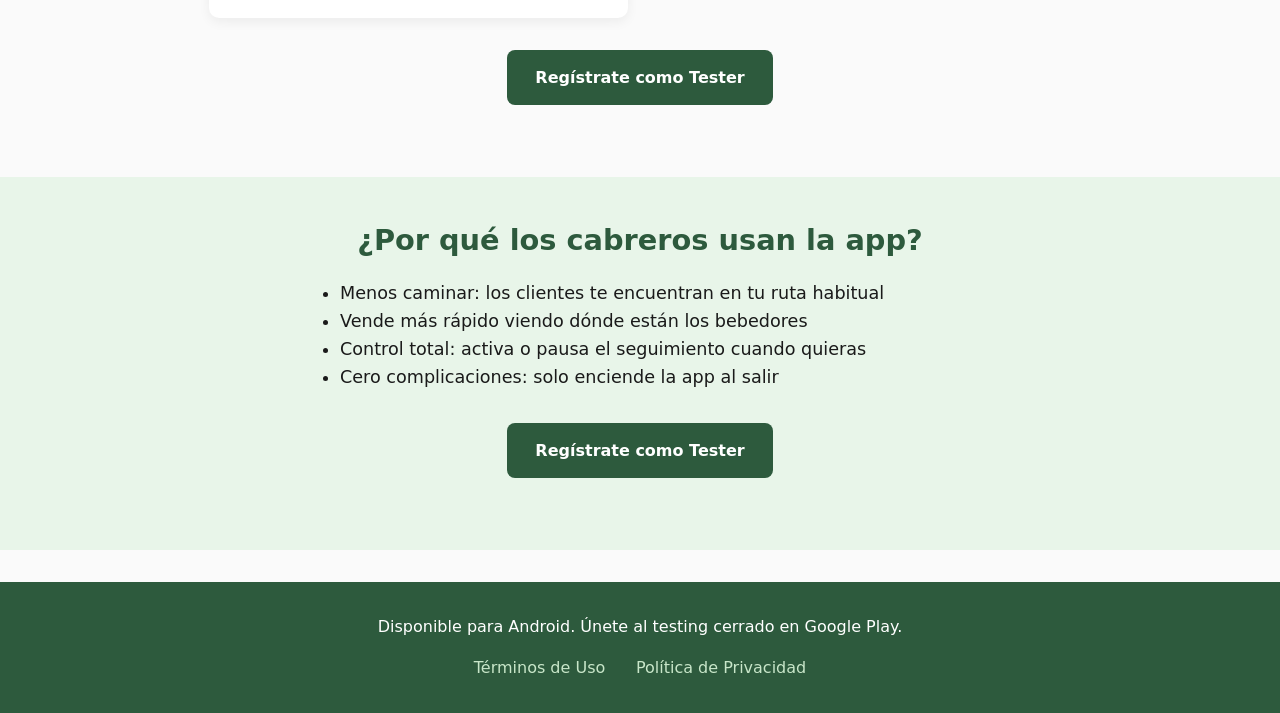
==== commit 39f2ac77: "Clean up language and workflow" ====
--- a/index.html
+++ b/index.html
@@ -74,7 +74,7 @@
       </div>
       <p data-i18n="heroText">Solo activa el seguimiento cuando sales a vender. La app registra tu ruta y horarios automáticamente. Avisamos a los bebedores cuándo y dónde sueles pasar para que te encuentren. Puedes compartir tu ubicación al minuto para que planifiquen mejor. También ves dónde están los bebedores ahora y en el pasado, para acortar tus caminatas y vender más rápido.</p>
       <div class="cta-row">
-        <a href="tester.html" class="cta" data-i18n="ctaDownload" target="_blank" rel="noopener">Regístrate como Tester</a>
+        <a href="tester.html" class="cta" data-i18n="ctaDownload" onclick="window.open(this.href, '_blank', 'noopener'); return false;">Regístrate como Tester</a>
       </div>
       <!-- Replace # with your Google Form URL that collects name + Google email + phone -->
     </div>
@@ -98,7 +98,7 @@
         </div>
       </div>
       <div class="cta-row">
-        <a href="tester.html" class="cta" data-i18n="ctaDownload" target="_blank" rel="noopener">Regístrate como Tester</a>
+        <a href="tester.html" class="cta" data-i18n="ctaDownload" onclick="window.open(this.href, '_blank', 'noopener'); return false;">Regístrate como Tester</a>
       </div>
     </div>
   </section>
@@ -113,7 +113,7 @@
         <li data-i18n="benefit4">Cero complicaciones: solo enciende la app al salir</li>
       </ul>
       <div class="cta-row">
-        <a href="tester.html" class="cta" data-i18n="ctaDownload" target="_blank" rel="noopener">Regístrate como Tester</a>
+        <a href="tester.html" class="cta" data-i18n="ctaDownload" onclick="window.open(this.href, '_blank', 'noopener'); return false;">Regístrate como Tester</a>
       </div>
     </div>
   </section>
